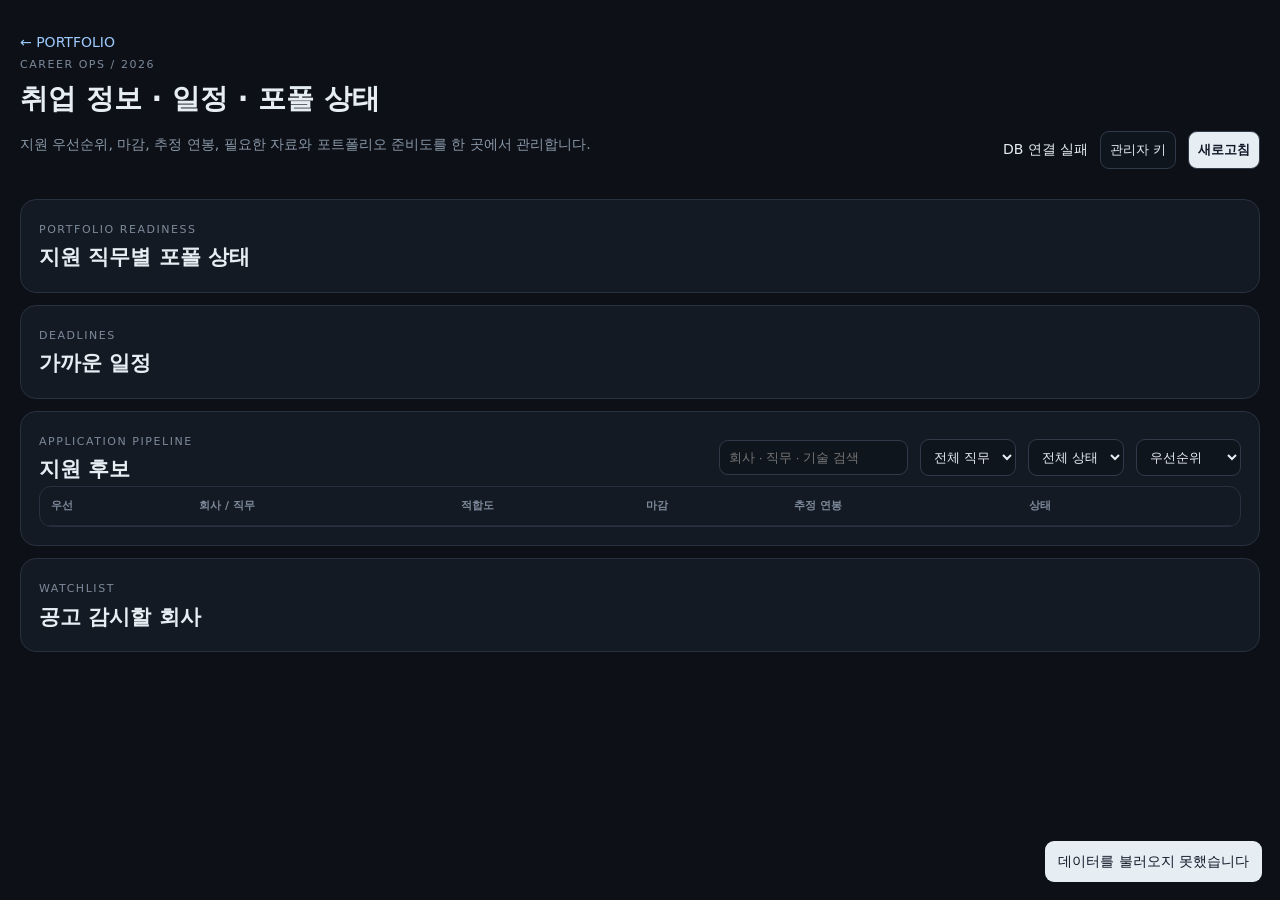
==== public/career-dashboard.html @ a5213f3a "Add career operations dashboard" ====
<!doctype html>
<html lang="ko">
<head>
  <meta charset="UTF-8" />
  <meta name="viewport" content="width=device-width, initial-scale=1" />
  <meta name="robots" content="noindex,nofollow" />
  <meta name="theme-color" content="#101318" />
  <title>Career Ops · 안유찬</title>
  <link rel="stylesheet" href="./career-dashboard.css?v=1" />
  <script src="./career-dashboard.js?v=1" defer></script>
</head>
<body>
  <main class="career-shell">
    <header class="career-header">
      <div>
        <a class="back-link" href="./">← PORTFOLIO</a>
        <p class="eyebrow">CAREER OPS / 2026</p>
        <h1>취업 정보 · 일정 · 포폴 상태</h1>
        <p class="subtitle">지원 우선순위, 마감, 추정 연봉, 필요한 자료와 포트폴리오 준비도를 한 곳에서 관리합니다.</p>
      </div>
      <div class="header-actions">
        <span id="sync-state" class="sync-state">DB 연결 중</span>
        <button id="admin-key" class="ghost-button" type="button">관리자 키</button>
        <button id="refresh-data" class="primary-button" type="button">새로고침</button>
      </div>
    </header>

    <section id="summary-grid" class="summary-grid" aria-label="지원 현황 요약"></section>

    <section class="panel portfolio-panel">
      <div class="panel-heading">
        <div>
          <p class="eyebrow">PORTFOLIO READINESS</p>
          <h2>지원 직무별 포폴 상태</h2>
        </div>
      </div>
      <div id="portfolio-tracks" class="portfolio-tracks"></div>
    </section>

    <section class="panel timeline-panel">
      <div class="panel-heading">
        <div>
          <p class="eyebrow">DEADLINES</p>
          <h2>가까운 일정</h2>
        </div>
      </div>
      <div id="deadline-strip" class="deadline-strip"></div>
    </section>

    <section class="panel jobs-panel">
      <div class="panel-heading jobs-heading">
        <div>
          <p class="eyebrow">APPLICATION PIPELINE</p>
          <h2>지원 후보</h2>
        </div>
        <div class="controls">
          <input id="job-search" type="search" placeholder="회사 · 직무 · 기술 검색" />
          <select id="track-filter"><option value="all">전체 직무</option></select>
          <select id="status-filter">
            <option value="all">전체 상태</option>
            <option>긴급검토</option><option>관심</option><option>준비중</option><option>조건부</option><option>지원완료</option><option>보류</option><option>탈락</option>
          </select>
          <select id="sort-jobs">
            <option value="priority">우선순위</option>
            <option value="deadline">마감순</option>
            <option value="fit">적합도순</option>
            <option value="salary">연봉상한순</option>
          </select>
        </div>
      </div>
      <div class="table-wrap">
        <table class="jobs-table">
          <thead><tr><th>우선</th><th>회사 / 직무</th><th>적합도</th><th>마감</th><th>추정 연봉</th><th>상태</th><th></th></tr></thead>
          <tbody id="jobs-body"></tbody>
        </table>
      </div>
      <p id="empty-state" class="empty-state" hidden>조건에 맞는 공고가 없습니다.</p>
    </section>

    <section class="panel watch-panel">
      <div class="panel-heading">
        <div><p class="eyebrow">WATCHLIST</p><h2>공고 감시할 회사</h2></div>
      </div>
      <div id="watchlist" class="watchlist"></div>
    </section>
  </main>

  <dialog id="job-dialog" class="job-dialog">
    <form method="dialog" class="dialog-card">
      <button class="dialog-close" value="close" aria-label="닫기">×</button>
      <div id="job-detail"></div>
    </form>
  </dialog>

  <div id="toast" class="toast" hidden></div>
</body>
</html>
---- public/career-dashboard.css ----
*{box-sizing:border-box}body{margin:0;background:#0d1117;color:#e6edf3;font:14px/1.5 system-ui,sans-serif}.career-shell{max-width:1400px;margin:auto;padding:32px 20px 70px}.career-header,.panel-heading,.header-actions,.controls,.track-top{display:flex;gap:12px;align-items:center;justify-content:space-between}.career-header{align-items:flex-end;margin-bottom:18px}.back-link,a{color:#9ecbff;text-decoration:none}.eyebrow{font-size:11px;letter-spacing:.14em;color:#7d8a9b;margin:4px 0}.career-header h1,.panel h2{margin:0}.subtitle{color:#8b98a9;max-width:760px}.panel,.summary-card{border:1px solid #283140;background:#141a23;border-radius:16px}.panel{padding:18px;margin-top:12px}.summary-grid{display:grid;grid-template-columns:repeat(4,1fr);gap:10px}.summary-card{padding:16px}.summary-card span,.summary-card small{color:#8b98a9}.summary-card strong{display:block;font-size:28px;margin:5px 0}.portfolio-tracks{display:grid;grid-template-columns:repeat(3,1fr);gap:9px}.track-card,.deadline-card{background:#0f151d;border:1px solid #283140;border-radius:12px;padding:12px}.track-card p{color:#8b98a9;margin:7px 0 0}.state-pill,.priority-pill,.status-pill{display:inline-block;border-radius:99px;padding:3px 8px;font-size:11px;font-weight:800;background:#243247}.state-준비됨,.status-지원완료{background:#18382a;color:#8fe1b2}.state-보완필요,.status-준비중,.status-긴급검토{background:#453214;color:#ffd383}.state-미확보,.status-조건부{background:#432323;color:#ffaaaa}.deadline-strip{display:grid;grid-template-columns:repeat(6,1fr);gap:8px}.deadline-card span{display:block;color:#8b98a9;font-size:11px}.jobs-heading{align-items:center}.controls{justify-content:flex-end;flex-wrap:wrap}input,select,button,textarea{background:#0f151d;color:#e6edf3;border:1px solid #303a49;border-radius:9px;padding:9px}.primary-button{background:#e6edf3;color:#111827;font-weight:800}.table-wrap{overflow:auto;border:1px solid #283140;border-radius:12px}.jobs-table{width:100%;border-collapse:collapse;min-width:960px}.jobs-table th,.jobs-table td{padding:11px;border-bottom:1px solid #222b37;text-align:left}.jobs-table th{font-size:11px;color:#7d8a9b}.jobs-table tbody tr:hover{background:#19212c}.company,.salary-main,.deadline-main{font-weight:800}.role,.salary-note,.deadline-sub{color:#8b98a9;font-size:11px}.watchlist{display:flex;gap:7px;flex-wrap:wrap}.watch-item{border:1px solid #283140;border-radius:99px;padding:7px 10px;color:#aab4c2}.job-dialog{max-width:760px;width:calc(100% - 24px);border:0;background:transparent}.dialog-card{background:#141a23;color:#e6edf3;border:1px solid #303a49;border-radius:16px;padding:22px}.dialog-close{float:right}.detail-grid{display:grid;grid-template-columns:1fr 1fr;gap:9px}.detail-box{background:#0f151d;border:1px solid #283140;border-radius:10px;padding:10px}.detail-section{margin-top:14px}.edit-row{display:grid;grid-template-columns:160px 1fr;gap:8px}.toast{position:fixed;right:18px;bottom:18px;background:#e6edf3;color:#111827;padding:10px 13px;border-radius:9px}@media(max-width:800px){.career-header{align-items:flex-start;flex-direction:column}.summary-grid{grid-template-columns:repeat(2,1fr)}.portfolio-tracks{grid-template-columns:1fr 1fr}.deadline-strip{grid-template-columns:repeat(2,1fr)}.jobs-heading{align-items:flex-start;flex-direction:column}.controls{justify-content:flex-start}.detail-grid,.edit-row{grid-template-columns:1fr}}
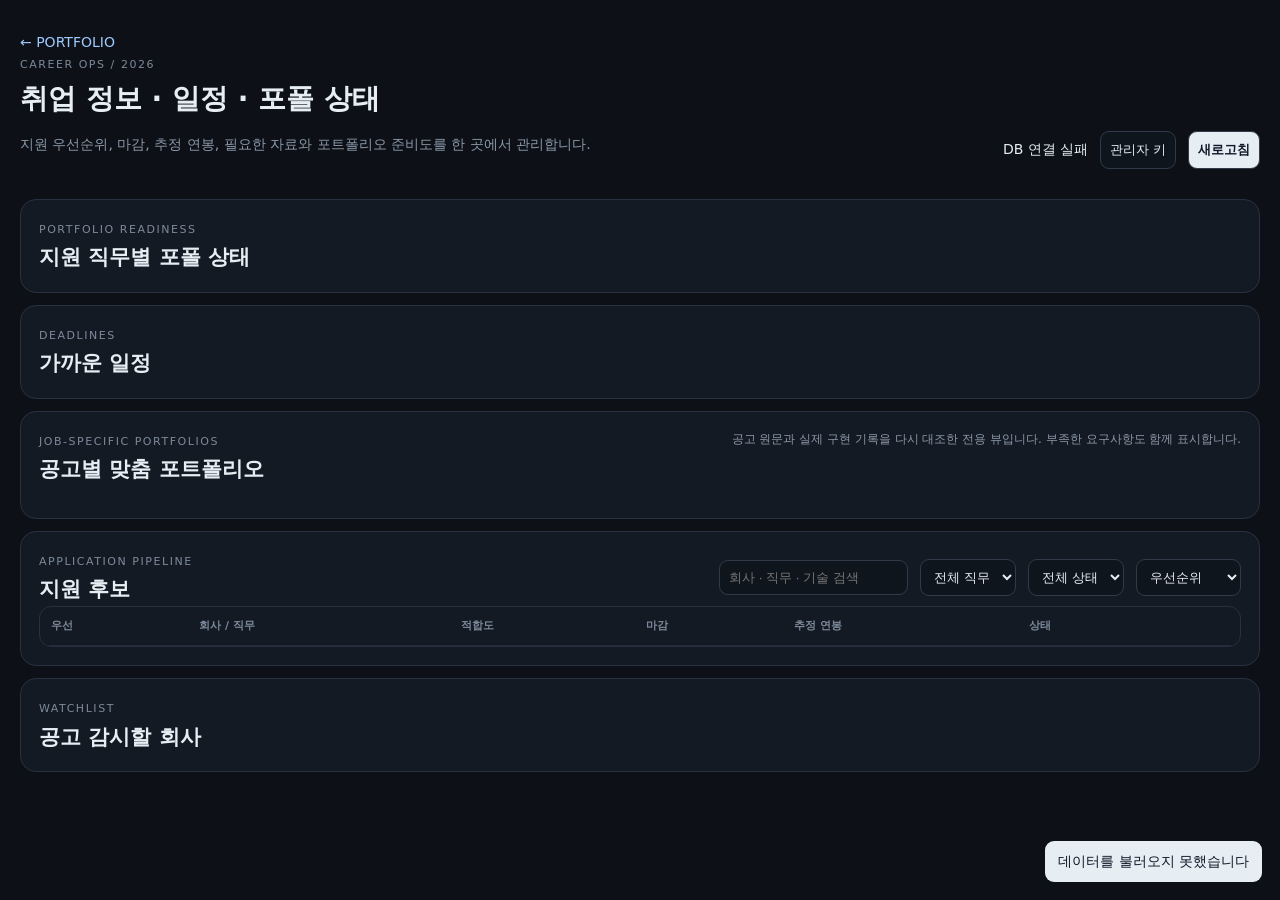
==== commit 03366371: "Tailor portfolio views for priority job postings" ====
--- a/public/career-dashboard.html
+++ b/public/career-dashboard.html
@@ -6,8 +6,8 @@
   <meta name="robots" content="noindex,nofollow" />
   <meta name="theme-color" content="#101318" />
   <title>Career Ops · 안유찬</title>
-  <link rel="stylesheet" href="./career-dashboard.css?v=1" />
-  <script src="./career-dashboard.js?v=1" defer></script>
+  <link rel="stylesheet" href="./career-dashboard.css?v=2" />
+  <script src="./career-dashboard.js?v=2" defer></script>
 </head>
 <body>
   <main class="career-shell">
@@ -45,6 +45,17 @@
         </div>
       </div>
       <div id="deadline-strip" class="deadline-strip"></div>
+    </section>
+
+    <section class="panel tailored-panel">
+      <div class="panel-heading tailored-heading">
+        <div>
+          <p class="eyebrow">JOB-SPECIFIC PORTFOLIOS</p>
+          <h2>공고별 맞춤 포트폴리오</h2>
+        </div>
+        <p class="panel-note">공고 원문과 실제 구현 기록을 다시 대조한 전용 뷰입니다. 부족한 요구사항도 함께 표시합니다.</p>
+      </div>
+      <div id="job-portfolio-grid" class="job-portfolio-grid"></div>
     </section>
 
     <section class="panel jobs-panel">
--- a/public/career-dashboard.css
+++ b/public/career-dashboard.css
@@ -1 +1,4 @@
 *{box-sizing:border-box}body{margin:0;background:#0d1117;color:#e6edf3;font:14px/1.5 system-ui,sans-serif}.career-shell{max-width:1400px;margin:auto;padding:32px 20px 70px}.career-header,.panel-heading,.header-actions,.controls,.track-top{display:flex;gap:12px;align-items:center;justify-content:space-between}.career-header{align-items:flex-end;margin-bottom:18px}.back-link,a{color:#9ecbff;text-decoration:none}.eyebrow{font-size:11px;letter-spacing:.14em;color:#7d8a9b;margin:4px 0}.career-header h1,.panel h2{margin:0}.subtitle{color:#8b98a9;max-width:760px}.panel,.summary-card{border:1px solid #283140;background:#141a23;border-radius:16px}.panel{padding:18px;margin-top:12px}.summary-grid{display:grid;grid-template-columns:repeat(4,1fr);gap:10px}.summary-card{padding:16px}.summary-card span,.summary-card small{color:#8b98a9}.summary-card strong{display:block;font-size:28px;margin:5px 0}.portfolio-tracks{display:grid;grid-template-columns:repeat(3,1fr);gap:9px}.track-card,.deadline-card{background:#0f151d;border:1px solid #283140;border-radius:12px;padding:12px}.track-card p{color:#8b98a9;margin:7px 0 0}.state-pill,.priority-pill,.status-pill{display:inline-block;border-radius:99px;padding:3px 8px;font-size:11px;font-weight:800;background:#243247}.state-준비됨,.status-지원완료{background:#18382a;color:#8fe1b2}.state-보완필요,.status-준비중,.status-긴급검토{background:#453214;color:#ffd383}.state-미확보,.status-조건부{background:#432323;color:#ffaaaa}.deadline-strip{display:grid;grid-template-columns:repeat(6,1fr);gap:8px}.deadline-card span{display:block;color:#8b98a9;font-size:11px}.jobs-heading{align-items:center}.controls{justify-content:flex-end;flex-wrap:wrap}input,select,button,textarea{background:#0f151d;color:#e6edf3;border:1px solid #303a49;border-radius:9px;padding:9px}.primary-button{background:#e6edf3;color:#111827;font-weight:800}.table-wrap{overflow:auto;border:1px solid #283140;border-radius:12px}.jobs-table{width:100%;border-collapse:collapse;min-width:960px}.jobs-table th,.jobs-table td{padding:11px;border-bottom:1px solid #222b37;text-align:left}.jobs-table th{font-size:11px;color:#7d8a9b}.jobs-table tbody tr:hover{background:#19212c}.company,.salary-main,.deadline-main{font-weight:800}.role,.salary-note,.deadline-sub{color:#8b98a9;font-size:11px}.watchlist{display:flex;gap:7px;flex-wrap:wrap}.watch-item{border:1px solid #283140;border-radius:99px;padding:7px 10px;color:#aab4c2}.job-dialog{max-width:760px;width:calc(100% - 24px);border:0;background:transparent}.dialog-card{background:#141a23;color:#e6edf3;border:1px solid #303a49;border-radius:16px;padding:22px}.dialog-close{float:right}.detail-grid{display:grid;grid-template-columns:1fr 1fr;gap:9px}.detail-box{background:#0f151d;border:1px solid #283140;border-radius:10px;padding:10px}.detail-section{margin-top:14px}.edit-row{display:grid;grid-template-columns:160px 1fr;gap:8px}.toast{position:fixed;right:18px;bottom:18px;background:#e6edf3;color:#111827;padding:10px 13px;border-radius:9px}@media(max-width:800px){.career-header{align-items:flex-start;flex-direction:column}.summary-grid{grid-template-columns:repeat(2,1fr)}.portfolio-tracks{grid-template-columns:1fr 1fr}.deadline-strip{grid-template-columns:repeat(2,1fr)}.jobs-heading{align-items:flex-start;flex-direction:column}.controls{justify-content:flex-start}.detail-grid,.edit-row{grid-template-columns:1fr}}
+
+/* tailored portfolio guides */
+.tailored-heading{align-items:flex-start}.panel-note{margin:0;max-width:620px;color:#8b98a9;font-size:12px;text-align:right}.job-portfolio-grid{display:grid;grid-template-columns:repeat(3,minmax(0,1fr));gap:10px;margin-top:14px}.job-portfolio-card{display:flex;flex-direction:column;gap:12px;min-width:0;padding:15px;border:1px solid #2a3545;border-radius:14px;background:#0f151d}.job-portfolio-card.is-closed{border-color:#4a3030;background:#181315}.job-portfolio-head{display:flex;justify-content:space-between;gap:12px;align-items:flex-start}.job-portfolio-head h3{margin:6px 0 1px;font-size:17px}.job-portfolio-head p,.job-portfolio-summary{margin:0;color:#9aa7b8}.posting-state{display:inline-flex;border-radius:99px;padding:3px 8px;font-size:10px;font-weight:800;letter-spacing:.04em}.posting-state.active{background:#18382a;color:#8fe1b2}.posting-state.closed{background:#432323;color:#ffaaaa}.job-fit{display:grid;justify-items:end;flex:0 0 auto}.job-fit strong{font-size:24px;line-height:1}.job-fit small{margin-top:4px;color:#748195;font-size:10px}.portfolio-links{display:grid;gap:7px}.portfolio-link{display:flex;flex-direction:column;gap:3px;padding:10px 11px;border:1px solid #303c4d;border-radius:10px;background:#141c27;color:#dcecff}.portfolio-link:hover{border-color:#5c789b;background:#192433}.portfolio-link.recommended{border-color:#456d96}.portfolio-link span{font-weight:800}.portfolio-link small{overflow:hidden;color:#7f8da0;font-size:10px;text-overflow:ellipsis;white-space:nowrap}.gap-note{margin:0;padding:10px 11px;border-left:2px solid #8c7344;background:#17181a;color:#9aa7b8;font-size:11px}.gap-note b{display:block;margin-bottom:3px;color:#ffd383}.verification-row{display:flex;justify-content:space-between;gap:10px;margin-top:auto;color:#6f7d8e;font-size:10px}.verification-row a{white-space:nowrap}.verified-mini{display:inline-flex;margin-left:6px;padding:1px 5px;border:1px solid #3d5876;border-radius:99px;color:#8fbde8;font-size:9px;vertical-align:2px}.jobs-table tbody tr.verified-closed{opacity:.66}.jobs-table tbody tr.verified-closed:hover{opacity:.9}.closed-warning{padding:9px 11px;border:1px solid #5a3333;border-radius:9px;background:#251719;color:#ffb1b1}.tailored-detail{padding:12px;border:1px solid #2c3d51;border-radius:12px;background:#101822}.status-마감{background:#432323;color:#ffaaaa}@media(max-width:1080px){.job-portfolio-grid{grid-template-columns:repeat(2,minmax(0,1fr))}}@media(max-width:800px){.tailored-heading{flex-direction:column}.panel-note{text-align:left}.job-portfolio-grid{grid-template-columns:1fr}.verification-row{align-items:flex-start;flex-direction:column}}
